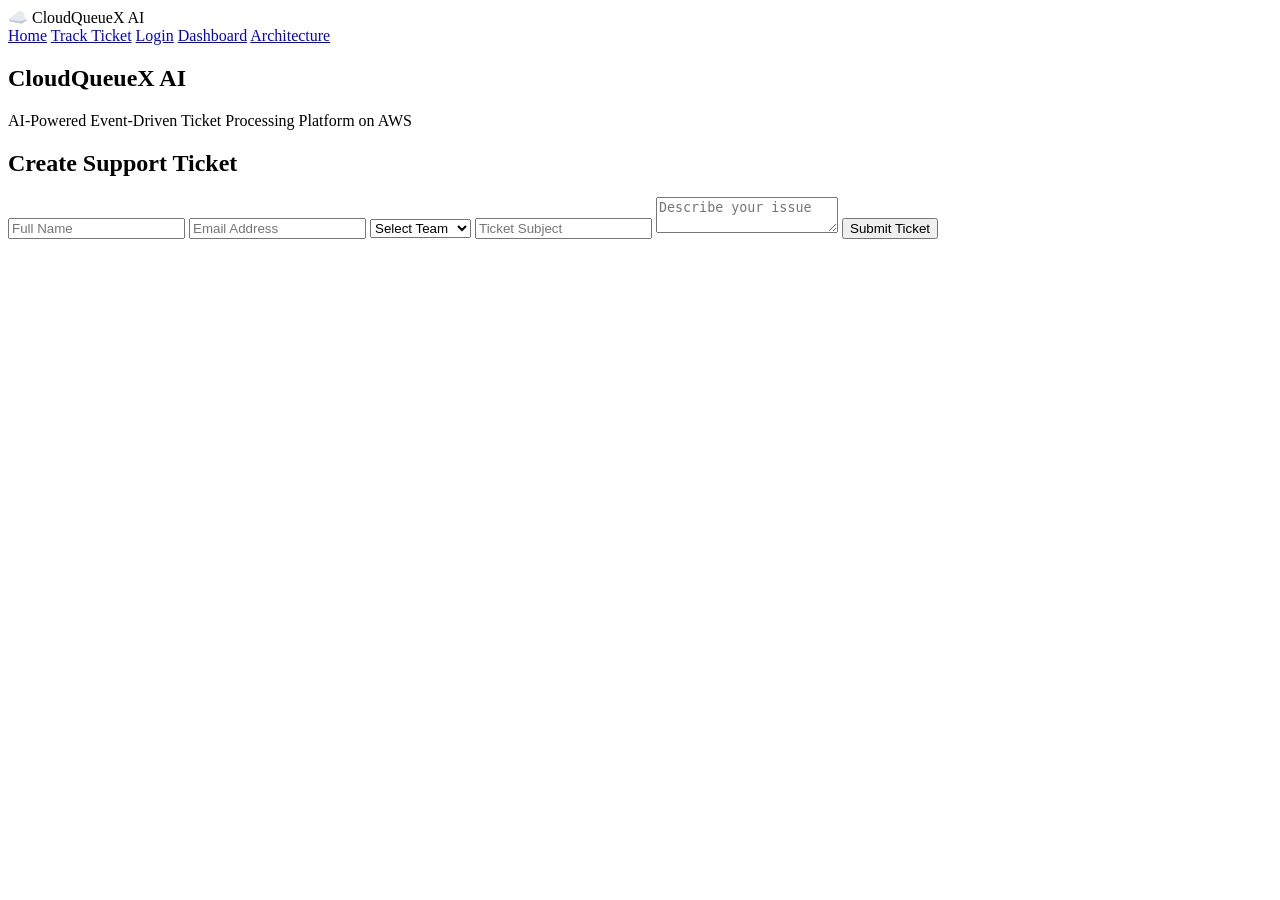
==== templates/index.html @ c5f015ee "CloudQueueX AI v3.1 Final Project Update" ====
<!DOCTYPE html>
<html lang="en">

<head>
    <meta charset="UTF-8">
    <meta name="viewport" content="width=device-width, initial-scale=1.0">
    <title>CloudQueueX AI</title>

    <link rel="stylesheet" href="{{ url_for('static', filename='css/style.css') }}">
</head>

<body>

    <nav>

        <div class="logo">
            ☁️ CloudQueueX AI
        </div>

        <div class="menu">
            <a href="/">Home</a>
            <a href="/search">Track Ticket</a>
            <a href="/login">Login</a>
            <a href="/dashboard">Dashboard</a>
            <a href="/architecture">Architecture</a>
        </div>

    </nav>

    <section class="hero">

        <h1>CloudQueueX AI</h1>

        <p>
            AI-Powered Event-Driven Ticket Processing Platform on AWS
        </p>

    </section>

    <section class="ticket-form">

        <h2>Create Support Ticket</h2>

        <form action="/submit" method="POST">

            <input type="text" name="name" placeholder="Full Name" required>

            <input type="email" name="email" placeholder="Email Address" required>

            <select name="team" required>

                <option value="">Select Team</option>

                <option>Infrastructure</option>
                <option>Networking</option>
                <option>DevOps</option>
                <option>Security</option>
                <option>Billing</option>

            </select>

            <input type="text" name="subject" placeholder="Ticket Subject" required>

            <textarea name="issue" placeholder="Describe your issue" required></textarea>

            <button type="submit">
                Submit Ticket
            </button>

        </form>

    </section>

</body>

</html>
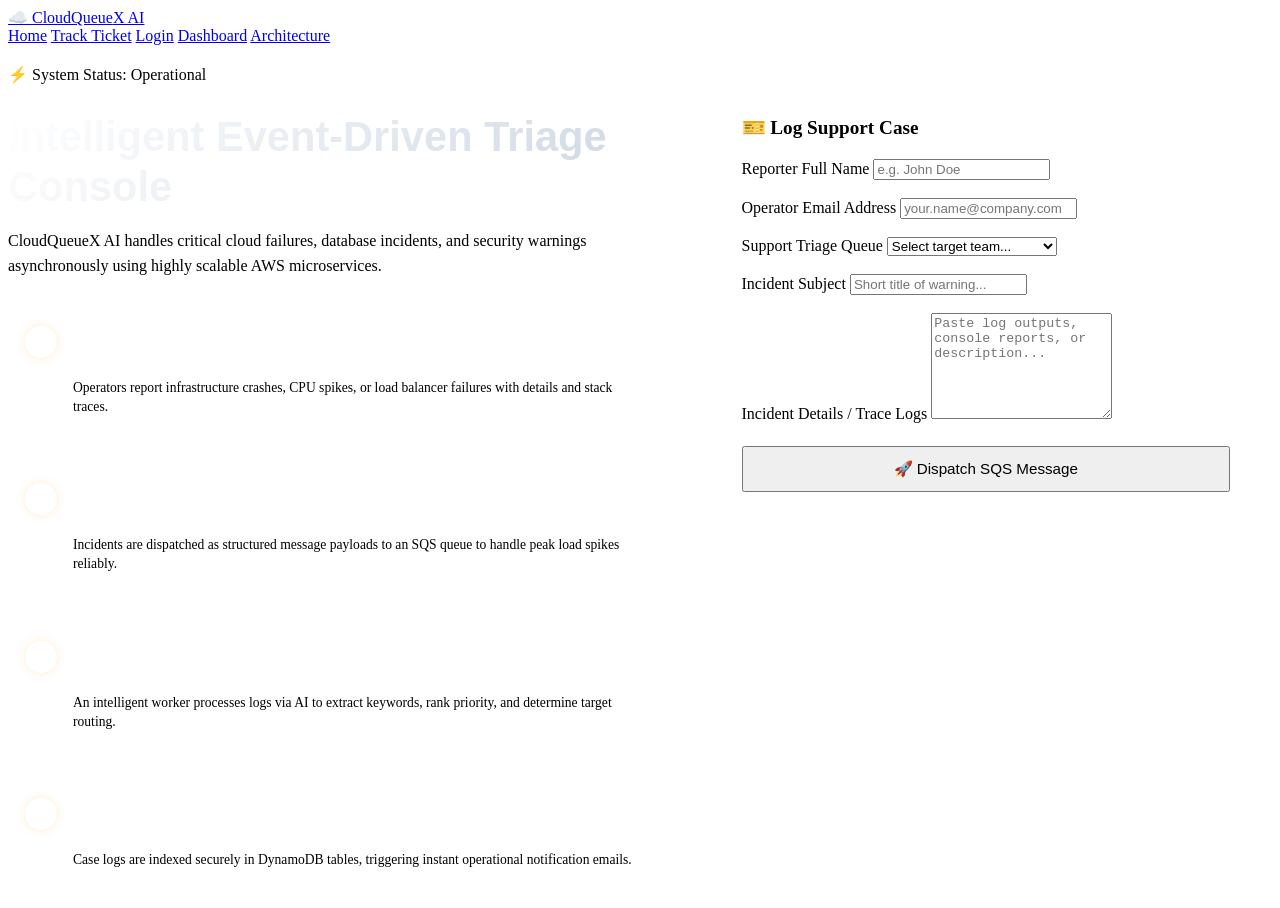
==== commit 1b69558b: "CloudQueueX AI Demo Final UI" ====
--- a/templates/index.html
+++ b/templates/index.html
@@ -1,76 +1,204 @@
 <!DOCTYPE html>
 <html lang="en">
-
 <head>
     <meta charset="UTF-8">
     <meta name="viewport" content="width=device-width, initial-scale=1.0">
-    <title>CloudQueueX AI</title>
-
+    <title>CloudQueueX AI - Cloud Operations Console</title>
+    <!-- Custom Style Sheet -->
     <link rel="stylesheet" href="{{ url_for('static', filename='css/style.css') }}">
+    <style>
+        .split-layout {
+            display: grid;
+            grid-template-columns: 1.1fr 0.9fr;
+            gap: 40px;
+            align-items: start;
+            margin-top: 20px;
+        }
+        
+        .info-panel {
+            padding-right: 20px;
+        }
+
+        .step-list {
+            margin-top: 30px;
+            display: flex;
+            flex-direction: column;
+            gap: 20px;
+        }
+
+        .step-item {
+            display: flex;
+            gap: 16px;
+            background: rgba(255, 255, 255, 0.02);
+            border: 1px solid rgba(255, 255, 255, 0.04);
+            padding: 16px;
+            border-radius: 10px;
+            transition: all 0.2s ease;
+        }
+
+        .step-item:hover {
+            background: rgba(255, 153, 0, 0.03);
+            border-color: rgba(255, 153, 0, 0.1);
+        }
+
+        .step-num {
+            background: linear-gradient(135deg, var(--primary) 0%, #f97316 100%);
+            color: #ffffff;
+            width: 32px;
+            height: 32px;
+            border-radius: 50%;
+            display: flex;
+            align-items: center;
+            justify-content: center;
+            font-weight: 700;
+            font-size: 0.9rem;
+            flex-shrink: 0;
+            box-shadow: 0 0 10px rgba(255, 153, 0, 0.2);
+        }
+
+        .step-content h4 {
+            color: #ffffff;
+            font-size: 0.95rem;
+            font-weight: 600;
+            margin-bottom: 4px;
+        }
+
+        .step-content p {
+            color: var(--text-secondary);
+            font-size: 0.85rem;
+            line-height: 1.4;
+        }
+
+        @media (max-width: 992px) {
+            .split-layout {
+                grid-template-columns: 1fr;
+                gap: 30px;
+            }
+            .info-panel {
+                padding-right: 0;
+            }
+        }
+    </style>
 </head>
-
 <body>
 
-    <nav>
-
-        <div class="logo">
-            ☁️ CloudQueueX AI
-        </div>
-
-        <div class="menu">
-            <a href="/">Home</a>
+    <!-- Professional App Navigation -->
+    <nav class="app-navbar">
+        <a href="/" class="navbar-brand">
+            ☁️ CloudQueue<span>X AI</span>
+        </a>
+        <div class="navbar-links">
+            <a href="/" class="active">Home</a>
             <a href="/search">Track Ticket</a>
             <a href="/login">Login</a>
             <a href="/dashboard">Dashboard</a>
             <a href="/architecture">Architecture</a>
         </div>
-
     </nav>
 
-    <section class="hero">
-
-        <h1>CloudQueueX AI</h1>
-
-        <p>
-            AI-Powered Event-Driven Ticket Processing Platform on AWS
-        </p>
-
-    </section>
-
-    <section class="ticket-form">
-
-        <h2>Create Support Ticket</h2>
-
-        <form action="/submit" method="POST">
-
-            <input type="text" name="name" placeholder="Full Name" required>
-
-            <input type="email" name="email" placeholder="Email Address" required>
-
-            <select name="team" required>
-
-                <option value="">Select Team</option>
-
-                <option>Infrastructure</option>
-                <option>Networking</option>
-                <option>DevOps</option>
-                <option>Security</option>
-                <option>Billing</option>
-
-            </select>
-
-            <input type="text" name="subject" placeholder="Ticket Subject" required>
-
-            <textarea name="issue" placeholder="Describe your issue" required></textarea>
-
-            <button type="submit">
-                Submit Ticket
-            </button>
-
-        </form>
-
-    </section>
+    <div class="container" style="max-width: 1250px;">
+        
+        <div class="split-layout">
+            
+            <!-- Left Column: Operations Overview & Details -->
+            <div class="info-panel">
+                <div class="hero-badge">
+                    <span>⚡</span> System Status: Operational
+                </div>
+                <h1 style="font-family: 'Outfit', sans-serif; font-size: 2.6rem; font-weight: 800; line-height: 1.2; margin-bottom: 16px; background: linear-gradient(135deg, #ffffff 0%, #cbd5e1 100%); -webkit-background-clip: text; -webkit-text-fill-color: transparent;">
+                    Intelligent Event-Driven Triage Console
+                </h1>
+                <p style="color: var(--text-secondary); font-size: 1rem; line-height: 1.6;">
+                    CloudQueueX AI handles critical cloud failures, database incidents, and security warnings asynchronously using highly scalable AWS microservices.
+                </p>
+
+                <!-- Dynamic Step Pipeline Explanation -->
+                <div class="step-list">
+                    <div class="step-item">
+                        <div class="step-num">1</div>
+                        <div class="step-content">
+                            <h4>Submit Operational Incident</h4>
+                            <p>Operators report infrastructure crashes, CPU spikes, or load balancer failures with details and stack traces.</p>
+                        </div>
+                    </div>
+                    <div class="step-item">
+                        <div class="step-num">2</div>
+                        <div class="step-content">
+                            <h4>Amazon SQS Asynchronous Dispatch</h4>
+                            <p>Incidents are dispatched as structured message payloads to an SQS queue to handle peak load spikes reliably.</p>
+                        </div>
+                    </div>
+                    <div class="step-item">
+                        <div class="step-num">3</div>
+                        <div class="step-content">
+                            <h4>AI Engine Diagnosis & Classification</h4>
+                            <p>An intelligent worker processes logs via AI to extract keywords, rank priority, and determine target routing.</p>
+                        </div>
+                    </div>
+                    <div class="step-item">
+                        <div class="step-num">4</div>
+                        <div class="step-content">
+                            <h4>DynamoDB Storage & SNS Notifications</h4>
+                            <p>Case logs are indexed securely in DynamoDB tables, triggering instant operational notification emails.</p>
+                        </div>
+                    </div>
+                </div>
+            </div>
+            
+            <!-- Right Column: Intake Form Glass Card -->
+            <div>
+                <div class="glass-card" style="margin-bottom: 0; padding: 32px 28px;">
+                    <h3 class="card-title" style="margin-bottom: 20px; font-size: 1.2rem;">
+                        <span>🎫</span> Log Support Case
+                    </h3>
+                    
+                    <form action="/submit" method="POST">
+                        <div style="display: flex; flex-direction: column; gap: 18px;">
+                            
+                            <div class="form-group">
+                                <label for="name">Reporter Full Name</label>
+                                <input type="text" id="name" name="name" class="form-control" placeholder="e.g. John Doe" required autocomplete="name">
+                            </div>
+                            
+                            <div class="form-group">
+                                <label for="email">Operator Email Address</label>
+                                <input type="email" id="email" name="email" class="form-control" placeholder="your.name@company.com" required autocomplete="email">
+                            </div>
+                            
+                            <div class="form-group">
+                                <label for="team">Support Triage Queue</label>
+                                <select id="team" name="team" class="form-control" required>
+                                    <option value="" disabled selected>Select target team...</option>
+                                    <option value="Infrastructure">Infrastructure Operations</option>
+                                    <option value="Networking">Networking & CDN</option>
+                                    <option value="DevOps">DevOps & Deployments</option>
+                                    <option value="Security">Security & Access IAM</option>
+                                    <option value="Billing">Finance & Billing Control</option>
+                                </select>
+                            </div>
+                            
+                            <div class="form-group">
+                                <label for="subject">Incident Subject</label>
+                                <input type="text" id="subject" name="subject" class="form-control" placeholder="Short title of warning..." required>
+                            </div>
+                            
+                            <div class="form-group">
+                                <label for="issue">Incident Details / Trace Logs</label>
+                                <textarea id="issue" name="issue" class="form-control" style="height: 100px;" placeholder="Paste log outputs, console reports, or description..." required></textarea>
+                            </div>
+                            
+                            <button type="submit" class="btn-primary" style="margin-top: 5px; width: 100%; padding: 12px; font-size: 0.95rem;">
+                                🚀 Dispatch SQS Message
+                            </button>
+                            
+                        </div>
+                    </form>
+                </div>
+            </div>
+            
+        </div>
+
+    </div>
 
 </body>
-
 </html>
